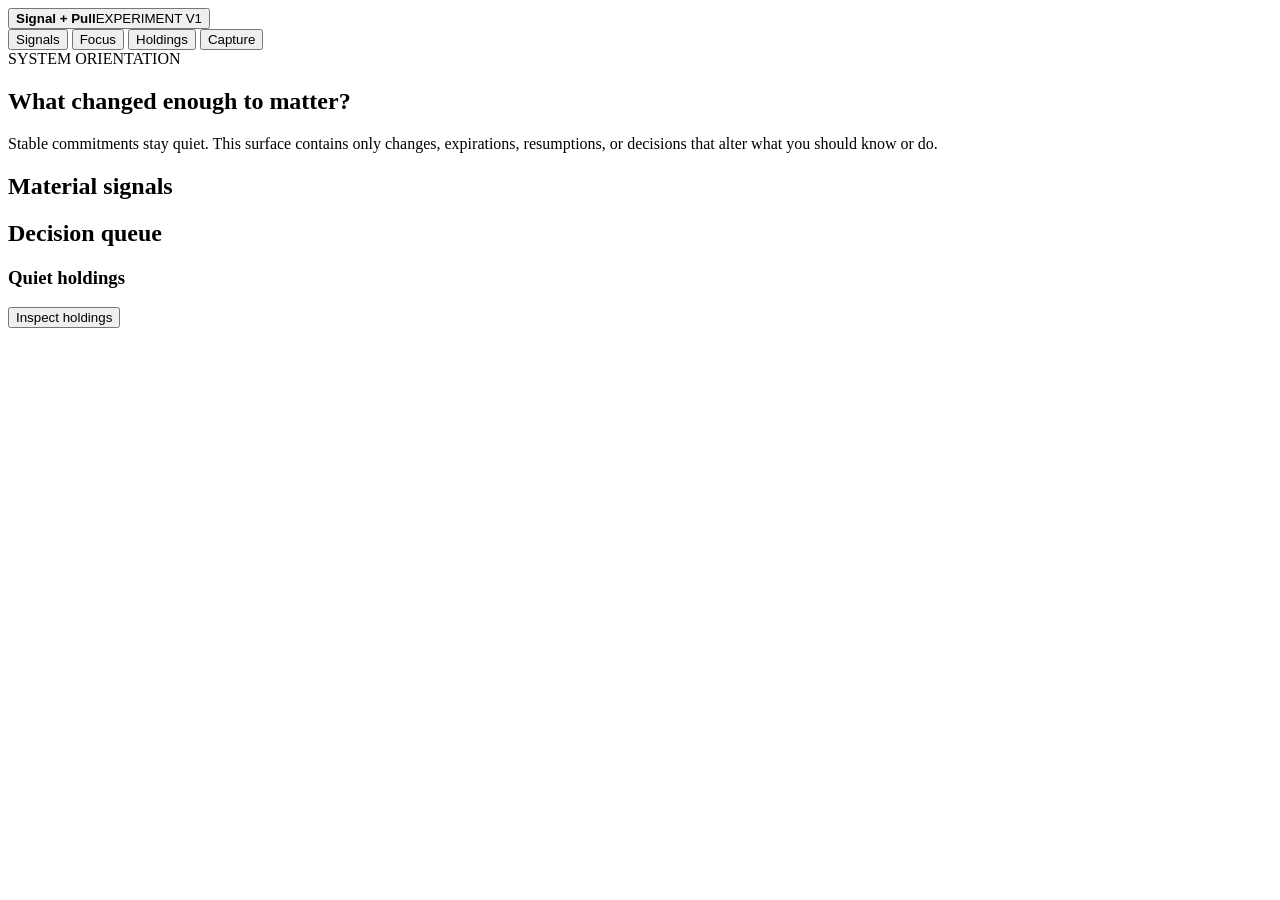
==== experiments/signal-pull-v1/index.html @ 3e73d463 "Add Signal + Pull prototype shell" ====
<!doctype html>
<html lang="en">
<head>
  <meta charset="utf-8">
  <meta name="viewport" content="width=device-width,initial-scale=1">
  <meta name="color-scheme" content="light">
  <title>Signal + Pull — V1</title>
  <link rel="stylesheet" href="style.css">
</head>
<body>
  <div class="app-shell">
    <header class="topbar">
      <button class="brand" type="button" data-view="signals" aria-label="Signal desk home">
        <strong>Signal + Pull</strong><span>EXPERIMENT V1</span>
      </button>
      <div id="systemSummary" class="system-summary" aria-live="polite"></div>
      <nav class="nav" aria-label="Primary">
        <button type="button" data-view="signals">Signals</button>
        <button type="button" data-view="focus">Focus</button>
        <button type="button" data-view="holdings">Holdings</button>
        <button class="capture-button" type="button" data-view="capture">Capture</button>
      </nav>
    </header>

    <main>
      <section id="signalsView" class="view" aria-labelledby="signalsTitle">
        <div class="view-head">
          <div><span class="kicker">SYSTEM ORIENTATION</span><h1 id="signalsTitle" tabindex="-1">What changed enough to matter?</h1></div>
          <p>Stable commitments stay quiet. This surface contains only changes, expirations, resumptions, or decisions that alter what you should know or do.</p>
        </div>
        <div class="desk-layout">
          <section aria-labelledby="materialSignalsHeading">
            <div class="section-head"><h2 id="materialSignalsHeading">Material signals</h2><span id="signalCount"></span></div>
            <div id="signalsList" class="signal-list"></div>
          </section>
          <aside class="decision-rail" aria-labelledby="decisionHeading">
            <div class="section-head"><h2 id="decisionHeading">Decision queue</h2><span id="decisionCount"></span></div>
            <div id="decisionList"></div>
            <section class="quiet-summary">
              <h3>Quiet holdings</h3>
              <p id="quietSummary"></p>
              <button type="button" data-view="holdings">Inspect holdings</button>
            </section>
          </aside>
        </div>
      </section>

      <section id="focusView" class="view" hidden aria-labelledby="focusTitle">
        <div id="focusContent"></div>
      </section>

      <section id="holdingsView" class="view" hidden aria-labelledby="holdingsTitle">
        <div class="view-head compact">
          <div><span class="kicker">AUDITABLE QUIET STATE</span><h1 id="holdingsTitle" tabindex="-1">Holdings</h1></div>
          <p>Everything remains inspectable. Quiet work must explain why it is quiet and how it will return.</p>
        </div>
        <label class="search-label" for="holdingsSearch">Search holdings</label>
        <input id="holdingsSearch" class="search" type="search" placeholder="Search title, scope, state, wake rule">
        <div id="holdingsWarning" class="system-warning" hidden></div>
        <div id="holdingsList" class="holdings-list"></div>
      </section>

      <section id="captureView" class="view" hidden aria-labelledby="captureTitle">
        <div class="view-head compact">
          <div><span class="kicker">LOW-FRICTION INTAKE</span><h1 id="captureTitle" tabindex="-1">Capture without committing</h1></div>
          <p>New obligations enter Inbox. They do not become active merely because they were captured.</p>
        </div>
        <form id="captureForm" class="capture-form">
          <label>What entered your world?<textarea id="captureTitleInput" rows="3" required></textarea></label>
          <label>Next action, if obvious<input id="captureNextInput" type="text"></label>
          <label>Scope / context, optional<input id="captureScopeInput" type="text"></label>
          <div class="form-actions"><button class="primary" type="submit">Capture to Inbox</button><button type="button" data-view="signals">Cancel</button></div>
        </form>
      </section>
    </main>

    <div id="toast" class="toast" role="status" aria-live="polite" hidden></div>
  </div>
  <script src="app.js"></script>
</body>
</html>
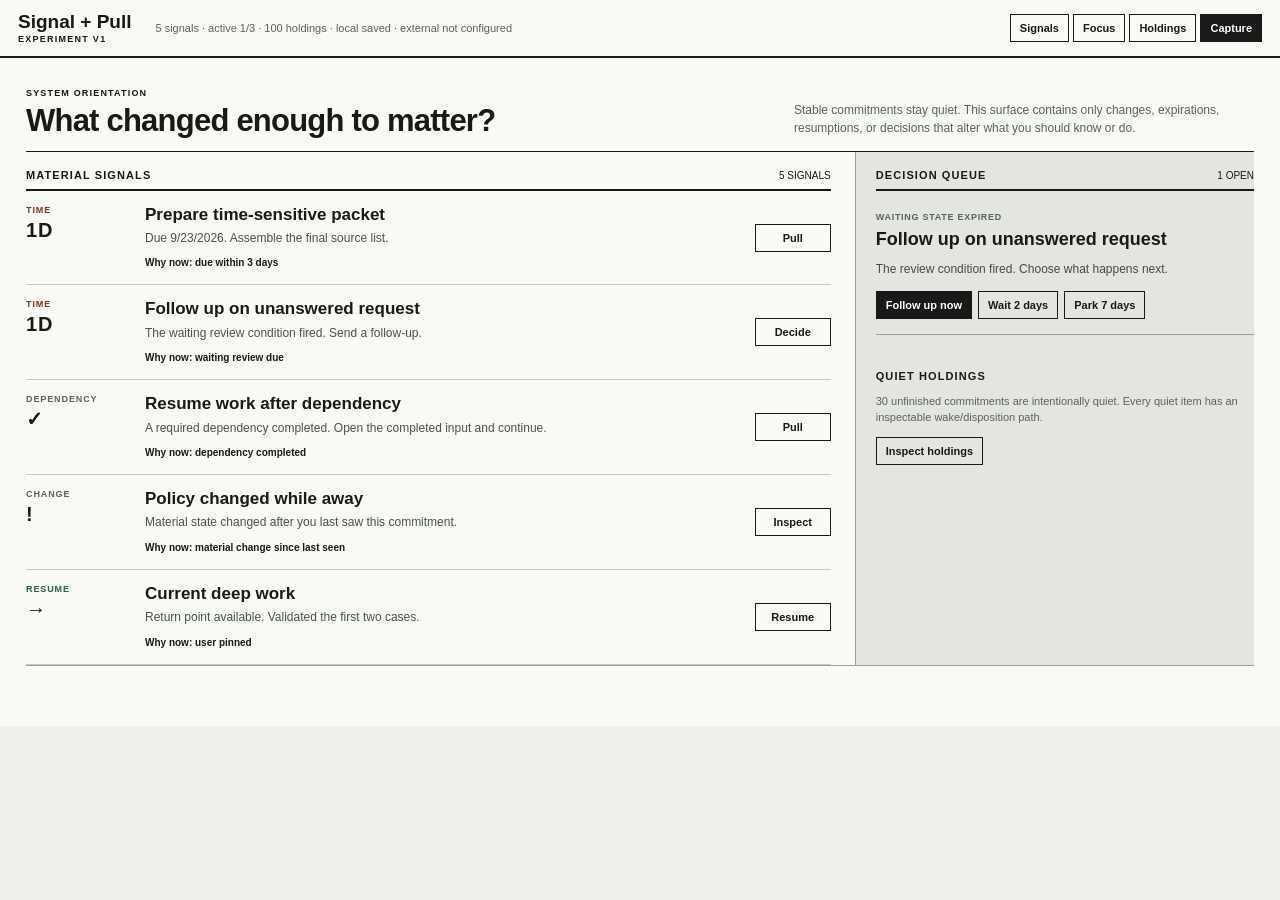
==== commit cc74dcd6: "Add recovery controls to Signal + Pull" ====
--- a/experiments/signal-pull-v1/index.html
+++ b/experiments/signal-pull-v1/index.html
@@ -21,6 +21,7 @@
         <button class="capture-button" type="button" data-view="capture">Capture</button>
       </nav>
     </header>
+    <div id="recoveryBanner" class="recovery-banner" hidden></div>
 
     <main>
       <section id="signalsView" class="view" aria-labelledby="signalsTitle">
@@ -55,6 +56,8 @@
           <p>Everything remains inspectable. Quiet work must explain why it is quiet and how it will return.</p>
         </div>
         <label class="search-label" for="holdingsSearch">Search holdings</label>
+        <div class="reliability-tools"><button type="button" data-export-backup>Export backup</button><button type="button" data-restore-backup>Restore backup</button><span id="backupStatus">External backup is manual in this prototype.</span></div>
+        <input id="restoreInput" type="file" accept="application/json,.json" hidden>
         <input id="holdingsSearch" class="search" type="search" placeholder="Search title, scope, state, wake rule">
         <div id="holdingsWarning" class="system-warning" hidden></div>
         <div id="holdingsList" class="holdings-list"></div>
@@ -76,6 +79,7 @@
 
     <div id="toast" class="toast" role="status" aria-live="polite" hidden></div>
   </div>
+  <script src="reliability-core.js"></script>
   <script src="app.js"></script>
 </body>
 </html>
--- a/experiments/signal-pull-v1/style.css
+++ b/experiments/signal-pull-v1/style.css
@@ -0,0 +1,3 @@
+:root{font-family:Arial,Helvetica,sans-serif;background:#edf0eb;color:#171a17;--ink:#171a17;--muted:#5b625a;--line:#9aa097;--soft:#e2e6df;--paper:#f8faf6;--accent:#8b3123;--ok:#2e6148}*{box-sizing:border-box}body{margin:0;background:var(--paper);color:var(--ink)}button,input,textarea{font:inherit;color:inherit}.topbar{position:sticky;top:0;z-index:10;display:grid;grid-template-columns:auto 1fr auto;gap:24px;align-items:center;padding:12px 18px;border-bottom:2px solid var(--ink);background:rgba(248,250,246,.97)}.brand{border:0;background:none;padding:0;text-align:left}.brand strong{display:block;font-size:19px;line-height:1}.brand span{display:block;margin-top:3px;font-size:9px;font-weight:800;letter-spacing:.14em}.system-summary{font-size:11px;color:var(--muted)}.nav{display:flex;gap:4px}.nav button,.quiet-summary button,.form-actions button,.focus-actions button,.signal-action,.decision-actions button,.holding-actions button{border:1px solid var(--ink);background:transparent;padding:7px 9px;font-size:11px;font-weight:800}.nav .capture-button,.primary,.focus-actions .primary,.decision-actions .primary{background:var(--ink)!important;color:white}.view{padding:24px 26px 60px}.view-head{display:flex;justify-content:space-between;gap:30px;align-items:end;padding-bottom:14px;border-bottom:1px solid var(--ink)}.view-head.compact{align-items:start}.view-head h1{margin:5px 0 0;font-size:31px;line-height:1.02;letter-spacing:-.025em}.view-head p{max-width:460px;margin:0;font-size:12px;line-height:1.5;color:var(--muted)}.kicker{font-size:9px;font-weight:800;letter-spacing:.13em}.desk-layout{display:grid;grid-template-columns:minmax(0,1.5fr) minmax(310px,.72fr);border-bottom:1px solid var(--line)}.desk-layout>section{padding-right:24px;border-right:1px solid var(--line)}.decision-rail{padding-left:20px;background:var(--soft)}.section-head{display:flex;justify-content:space-between;align-items:baseline;padding:17px 0 8px;border-bottom:2px solid var(--ink)}.section-head h2{margin:0;font-size:11px;letter-spacing:.1em;text-transform:uppercase}.section-head span{font-size:10px}.signal-row{display:grid;grid-template-columns:105px 1fr 76px;gap:14px;align-items:start;padding:14px 0;border-bottom:1px solid #c5cac2}.signal-type{font-size:9px;font-weight:800;letter-spacing:.1em;text-transform:uppercase;color:var(--muted)}.signal-type strong{display:block;margin-top:5px;font-size:20px;line-height:1;color:var(--ink)}.signal-row.attention .signal-type{color:var(--accent)}.signal-row.resume .signal-type{color:var(--ok)}.signal-copy h3{margin:0;font-size:17px;line-height:1.2}.signal-copy p{margin:5px 0;font-size:12px;line-height:1.45;color:#4c524b}.signal-copy small{font-size:10px;font-weight:700}.signal-action{align-self:center}.empty-state{padding:42px 0;font-size:13px;line-height:1.5;color:var(--muted)}.decision{padding:15px 0;border-bottom:1px solid var(--line)}.decision small{font-size:9px;font-weight:800;letter-spacing:.08em;text-transform:uppercase;color:var(--muted)}.decision h3{margin:5px 0;font-size:18px;line-height:1.15}.decision p{font-size:12px;line-height:1.45;color:#444a44}.decision-actions,.holding-actions{display:flex;gap:6px;flex-wrap:wrap}.quiet-summary{padding:24px 0}.quiet-summary h3{font-size:11px;letter-spacing:.1em;text-transform:uppercase}.quiet-summary p{font-size:11px;line-height:1.5;color:var(--muted)}.focus-shell{max-width:1000px;margin:0 auto}.focus-status{display:flex;justify-content:space-between;gap:20px;border-bottom:2px solid var(--ink);padding-bottom:10px}.focus-status span{font-size:10px;font-weight:800;letter-spacing:.1em}.focus-title{font-size:40px;line-height:1.02;margin:28px 0 14px;letter-spacing:-.035em}.focus-reason{font-size:11px;font-weight:800;color:var(--accent)}.return-point{margin:28px 0;border-left:5px solid var(--ink);padding:4px 0 4px 18px;max-width:760px}.return-point label{display:block;font-size:10px;font-weight:800;letter-spacing:.1em;text-transform:uppercase;margin-bottom:5px}.return-point textarea,.return-point input{display:block;width:100%;border:0;border-bottom:1px solid var(--line);background:transparent;padding:7px 0;margin-bottom:12px;font-size:14px}.return-point textarea{resize:vertical}.focus-next{font-size:23px;line-height:1.3;font-weight:800;margin:25px 0}.focus-actions{display:flex;gap:8px;flex-wrap:wrap;margin:20px 0 26px}.focus-meta{display:grid;grid-template-columns:repeat(3,1fr);border-top:1px solid var(--ink);border-bottom:1px solid var(--ink)}.focus-meta div{padding:12px;border-right:1px solid var(--line)}.focus-meta div:last-child{border-right:0}.focus-meta span{display:block;font-size:9px;font-weight:800;letter-spacing:.08em;text-transform:uppercase}.focus-meta p{font-size:12px;margin:5px 0;color:var(--muted)}details{margin-top:24px;border-top:1px solid var(--line);padding-top:12px}details summary{font-size:11px;font-weight:800;cursor:pointer}.search-label{display:block;margin-top:20px;font-size:10px;font-weight:800;letter-spacing:.08em;text-transform:uppercase}.search{width:100%;max-width:680px;margin:7px 0 16px;border:1px solid var(--ink);background:white;padding:10px 12px}.system-warning{border:2px solid var(--accent);padding:10px 12px;margin:0 0 15px;font-size:12px;font-weight:700}.holding-row{display:grid;grid-template-columns:minmax(240px,1.4fr) 120px minmax(220px,1fr) auto;gap:12px;align-items:start;padding:12px 0;border-bottom:1px solid #c7cbc5}.holding-row strong{font-size:14px}.holding-row small{display:block;margin-top:4px;color:var(--muted)}.state-label{font-size:9px;font-weight:800;letter-spacing:.08em}.wake-rule{font-size:11px;line-height:1.4;color:#4d534d}.capture-form{max-width:760px;margin:25px auto}.capture-form label{display:block;margin:0 0 18px;font-size:11px;font-weight:800;letter-spacing:.05em}.capture-form input,.capture-form textarea{display:block;width:100%;margin-top:7px;border:1px solid var(--ink);background:white;padding:10px;font-size:14px;font-weight:400;letter-spacing:0}.form-actions{display:flex;gap:8px}.toast{position:fixed;right:18px;bottom:18px;background:var(--ink);color:white;padding:10px 12px;font-size:12px;max-width:320px}@media(max-width:820px){.topbar{grid-template-columns:1fr auto;gap:8px;padding:10px 12px}.system-summary{grid-column:1/-1;order:3;border-top:1px solid var(--line);padding-top:7px}.nav{gap:2px}.nav button{padding:6px;font-size:10px}.view{padding:18px 14px 50px}.view-head{display:block}.view-head h1{font-size:27px}.view-head p{margin-top:10px}.desk-layout{display:block}.desk-layout>section{padding-right:0;border-right:0}.decision-rail{padding:0 12px 18px;margin:0 -14px}.signal-row{grid-template-columns:72px 1fr;padding:12px 0}.signal-action{grid-column:2;width:max-content}.signal-row:nth-child(n+6){display:none}.focus-title{font-size:30px}.focus-status{display:block}.focus-status span{display:block;margin-bottom:4px}.focus-meta{display:block}.focus-meta div{border-right:0;border-bottom:1px solid var(--line)}.holding-row{grid-template-columns:1fr 80px}.wake-rule,.holding-actions{grid-column:1/-1}.holding-actions{margin-top:3px}.capture-form{margin-top:18px}}
+
+.view h1[tabindex="-1"]:focus{outline:none}
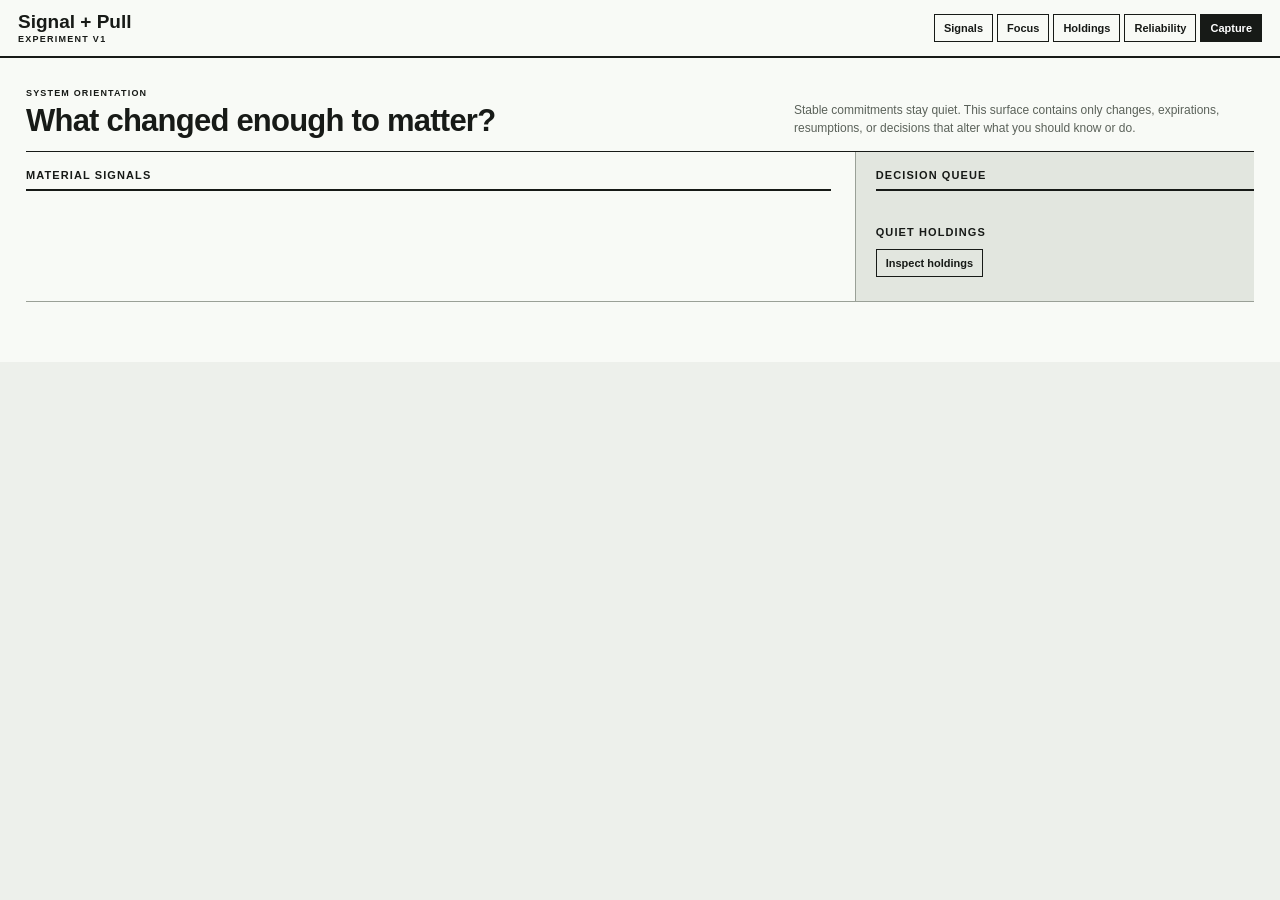
==== commit 125af151: "Add reliability and recovery surfaces" ====
--- a/experiments/signal-pull-v1/index.html
+++ b/experiments/signal-pull-v1/index.html
@@ -18,10 +18,10 @@
         <button type="button" data-view="signals">Signals</button>
         <button type="button" data-view="focus">Focus</button>
         <button type="button" data-view="holdings">Holdings</button>
+        <button type="button" data-view="reliability">Reliability</button>
         <button class="capture-button" type="button" data-view="capture">Capture</button>
       </nav>
     </header>
-    <div id="recoveryBanner" class="recovery-banner" hidden></div>
 
     <main>
       <section id="signalsView" class="view" aria-labelledby="signalsTitle">
@@ -56,11 +56,32 @@
           <p>Everything remains inspectable. Quiet work must explain why it is quiet and how it will return.</p>
         </div>
         <label class="search-label" for="holdingsSearch">Search holdings</label>
-        <div class="reliability-tools"><button type="button" data-export-backup>Export backup</button><button type="button" data-restore-backup>Restore backup</button><span id="backupStatus">External backup is manual in this prototype.</span></div>
-        <input id="restoreInput" type="file" accept="application/json,.json" hidden>
         <input id="holdingsSearch" class="search" type="search" placeholder="Search title, scope, state, wake rule">
         <div id="holdingsWarning" class="system-warning" hidden></div>
         <div id="holdingsList" class="holdings-list"></div>
+      </section>
+
+      <section id="reliabilityView" class="view" hidden aria-labelledby="reliabilityTitle">
+        <div class="view-head compact">
+          <div><span class="kicker">TRUST / RECOVERY</span><h1 id="reliabilityTitle" tabindex="-1">Reliability</h1></div>
+          <p>Local save, external backup, quiet-work integrity, export/import, and corruption recovery are separate states. This experiment does not imply cloud recovery when none exists.</p>
+        </div>
+        <div id="reliabilityContent" class="reliability-content"></div>
+        <input id="snapshotImport" type="file" accept="application/json,.json" hidden>
+      </section>
+
+      <section id="recoveryView" class="view" hidden aria-labelledby="recoveryTitle">
+        <div class="recovery-shell">
+          <span class="kicker">LOCAL DATA NEEDS RECOVERY</span>
+          <h1 id="recoveryTitle" tabindex="-1">Signal + Pull will not overwrite unreadable local state.</h1>
+          <p>The raw browser record is still present. Download it before resetting, or import a known-good Signal + Pull snapshot.</p>
+          <div id="recoveryError" class="system-warning"></div>
+          <div class="focus-actions">
+            <button class="primary" type="button" data-recovery-download>Download raw backup</button>
+            <button type="button" data-import-snapshot>Import known-good snapshot</button>
+            <button type="button" data-reset-fixture>Reset synthetic fixture</button>
+          </div>
+        </div>
       </section>
 
       <section id="captureView" class="view" hidden aria-labelledby="captureTitle">
@@ -79,7 +100,7 @@
 
     <div id="toast" class="toast" role="status" aria-live="polite" hidden></div>
   </div>
-  <script src="reliability-core.js"></script>
+  <script src="state-io.js"></script>
   <script src="app.js"></script>
 </body>
 </html>
--- a/experiments/signal-pull-v1/style.css
+++ b/experiments/signal-pull-v1/style.css
@@ -1,3 +1,5 @@
 :root{font-family:Arial,Helvetica,sans-serif;background:#edf0eb;color:#171a17;--ink:#171a17;--muted:#5b625a;--line:#9aa097;--soft:#e2e6df;--paper:#f8faf6;--accent:#8b3123;--ok:#2e6148}*{box-sizing:border-box}body{margin:0;background:var(--paper);color:var(--ink)}button,input,textarea{font:inherit;color:inherit}.topbar{position:sticky;top:0;z-index:10;display:grid;grid-template-columns:auto 1fr auto;gap:24px;align-items:center;padding:12px 18px;border-bottom:2px solid var(--ink);background:rgba(248,250,246,.97)}.brand{border:0;background:none;padding:0;text-align:left}.brand strong{display:block;font-size:19px;line-height:1}.brand span{display:block;margin-top:3px;font-size:9px;font-weight:800;letter-spacing:.14em}.system-summary{font-size:11px;color:var(--muted)}.nav{display:flex;gap:4px}.nav button,.quiet-summary button,.form-actions button,.focus-actions button,.signal-action,.decision-actions button,.holding-actions button{border:1px solid var(--ink);background:transparent;padding:7px 9px;font-size:11px;font-weight:800}.nav .capture-button,.primary,.focus-actions .primary,.decision-actions .primary{background:var(--ink)!important;color:white}.view{padding:24px 26px 60px}.view-head{display:flex;justify-content:space-between;gap:30px;align-items:end;padding-bottom:14px;border-bottom:1px solid var(--ink)}.view-head.compact{align-items:start}.view-head h1{margin:5px 0 0;font-size:31px;line-height:1.02;letter-spacing:-.025em}.view-head p{max-width:460px;margin:0;font-size:12px;line-height:1.5;color:var(--muted)}.kicker{font-size:9px;font-weight:800;letter-spacing:.13em}.desk-layout{display:grid;grid-template-columns:minmax(0,1.5fr) minmax(310px,.72fr);border-bottom:1px solid var(--line)}.desk-layout>section{padding-right:24px;border-right:1px solid var(--line)}.decision-rail{padding-left:20px;background:var(--soft)}.section-head{display:flex;justify-content:space-between;align-items:baseline;padding:17px 0 8px;border-bottom:2px solid var(--ink)}.section-head h2{margin:0;font-size:11px;letter-spacing:.1em;text-transform:uppercase}.section-head span{font-size:10px}.signal-row{display:grid;grid-template-columns:105px 1fr 76px;gap:14px;align-items:start;padding:14px 0;border-bottom:1px solid #c5cac2}.signal-type{font-size:9px;font-weight:800;letter-spacing:.1em;text-transform:uppercase;color:var(--muted)}.signal-type strong{display:block;margin-top:5px;font-size:20px;line-height:1;color:var(--ink)}.signal-row.attention .signal-type{color:var(--accent)}.signal-row.resume .signal-type{color:var(--ok)}.signal-copy h3{margin:0;font-size:17px;line-height:1.2}.signal-copy p{margin:5px 0;font-size:12px;line-height:1.45;color:#4c524b}.signal-copy small{font-size:10px;font-weight:700}.signal-action{align-self:center}.empty-state{padding:42px 0;font-size:13px;line-height:1.5;color:var(--muted)}.decision{padding:15px 0;border-bottom:1px solid var(--line)}.decision small{font-size:9px;font-weight:800;letter-spacing:.08em;text-transform:uppercase;color:var(--muted)}.decision h3{margin:5px 0;font-size:18px;line-height:1.15}.decision p{font-size:12px;line-height:1.45;color:#444a44}.decision-actions,.holding-actions{display:flex;gap:6px;flex-wrap:wrap}.quiet-summary{padding:24px 0}.quiet-summary h3{font-size:11px;letter-spacing:.1em;text-transform:uppercase}.quiet-summary p{font-size:11px;line-height:1.5;color:var(--muted)}.focus-shell{max-width:1000px;margin:0 auto}.focus-status{display:flex;justify-content:space-between;gap:20px;border-bottom:2px solid var(--ink);padding-bottom:10px}.focus-status span{font-size:10px;font-weight:800;letter-spacing:.1em}.focus-title{font-size:40px;line-height:1.02;margin:28px 0 14px;letter-spacing:-.035em}.focus-reason{font-size:11px;font-weight:800;color:var(--accent)}.return-point{margin:28px 0;border-left:5px solid var(--ink);padding:4px 0 4px 18px;max-width:760px}.return-point label{display:block;font-size:10px;font-weight:800;letter-spacing:.1em;text-transform:uppercase;margin-bottom:5px}.return-point textarea,.return-point input{display:block;width:100%;border:0;border-bottom:1px solid var(--line);background:transparent;padding:7px 0;margin-bottom:12px;font-size:14px}.return-point textarea{resize:vertical}.focus-next{font-size:23px;line-height:1.3;font-weight:800;margin:25px 0}.focus-actions{display:flex;gap:8px;flex-wrap:wrap;margin:20px 0 26px}.focus-meta{display:grid;grid-template-columns:repeat(3,1fr);border-top:1px solid var(--ink);border-bottom:1px solid var(--ink)}.focus-meta div{padding:12px;border-right:1px solid var(--line)}.focus-meta div:last-child{border-right:0}.focus-meta span{display:block;font-size:9px;font-weight:800;letter-spacing:.08em;text-transform:uppercase}.focus-meta p{font-size:12px;margin:5px 0;color:var(--muted)}details{margin-top:24px;border-top:1px solid var(--line);padding-top:12px}details summary{font-size:11px;font-weight:800;cursor:pointer}.search-label{display:block;margin-top:20px;font-size:10px;font-weight:800;letter-spacing:.08em;text-transform:uppercase}.search{width:100%;max-width:680px;margin:7px 0 16px;border:1px solid var(--ink);background:white;padding:10px 12px}.system-warning{border:2px solid var(--accent);padding:10px 12px;margin:0 0 15px;font-size:12px;font-weight:700}.holding-row{display:grid;grid-template-columns:minmax(240px,1.4fr) 120px minmax(220px,1fr) auto;gap:12px;align-items:start;padding:12px 0;border-bottom:1px solid #c7cbc5}.holding-row strong{font-size:14px}.holding-row small{display:block;margin-top:4px;color:var(--muted)}.state-label{font-size:9px;font-weight:800;letter-spacing:.08em}.wake-rule{font-size:11px;line-height:1.4;color:#4d534d}.capture-form{max-width:760px;margin:25px auto}.capture-form label{display:block;margin:0 0 18px;font-size:11px;font-weight:800;letter-spacing:.05em}.capture-form input,.capture-form textarea{display:block;width:100%;margin-top:7px;border:1px solid var(--ink);background:white;padding:10px;font-size:14px;font-weight:400;letter-spacing:0}.form-actions{display:flex;gap:8px}.toast{position:fixed;right:18px;bottom:18px;background:var(--ink);color:white;padding:10px 12px;font-size:12px;max-width:320px}@media(max-width:820px){.topbar{grid-template-columns:1fr auto;gap:8px;padding:10px 12px}.system-summary{grid-column:1/-1;order:3;border-top:1px solid var(--line);padding-top:7px}.nav{gap:2px}.nav button{padding:6px;font-size:10px}.view{padding:18px 14px 50px}.view-head{display:block}.view-head h1{font-size:27px}.view-head p{margin-top:10px}.desk-layout{display:block}.desk-layout>section{padding-right:0;border-right:0}.decision-rail{padding:0 12px 18px;margin:0 -14px}.signal-row{grid-template-columns:72px 1fr;padding:12px 0}.signal-action{grid-column:2;width:max-content}.signal-row:nth-child(n+6){display:none}.focus-title{font-size:30px}.focus-status{display:block}.focus-status span{display:block;margin-bottom:4px}.focus-meta{display:block}.focus-meta div{border-right:0;border-bottom:1px solid var(--line)}.holding-row{grid-template-columns:1fr 80px}.wake-rule,.holding-actions{grid-column:1/-1}.holding-actions{margin-top:3px}.capture-form{margin-top:18px}}
 
 .view h1[tabindex="-1"]:focus{outline:none}
+
+.recovery-banner{border-bottom:2px solid var(--accent);background:#f7ded7;padding:12px 18px;font-size:12px;line-height:1.45}.recovery-banner strong{display:block;margin-bottom:5px}.recovery-actions,.reliability-tools{display:flex;gap:7px;align-items:center;flex-wrap:wrap}.recovery-actions{margin-top:8px}.recovery-actions button,.reliability-tools button{border:1px solid var(--ink);background:transparent;padding:7px 9px;font-size:11px;font-weight:800}.recovery-actions .primary{background:var(--ink);color:white}.reliability-tools{margin-top:15px}.reliability-tools span{font-size:10px;color:var(--muted)}.system-signal{border:2px solid var(--accent);padding:12px;margin:12px 0}.system-signal strong{display:block;font-size:13px}.system-signal p{font-size:11px;line-height:1.45;margin:5px 0}.system-signal button{border:1px solid var(--ink);background:transparent;padding:6px 8px;font-size:10px;font-weight:800}@media(max-width:820px){.recovery-banner{padding:10px 12px}.reliability-tools{align-items:flex-start}}
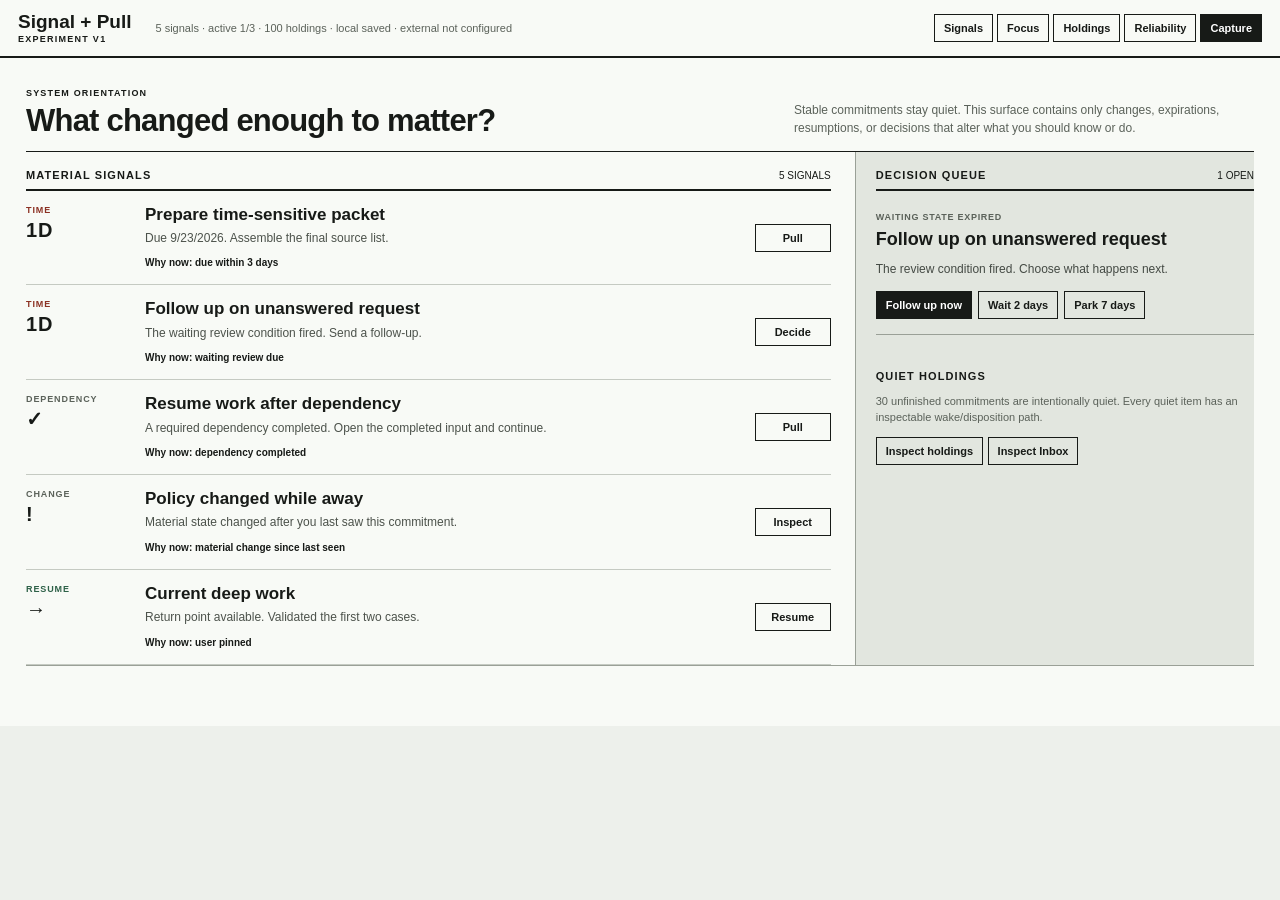
==== commit 04c1e787: "Separate current focus and inbox from signal desk" ====
--- a/experiments/signal-pull-v1/index.html
+++ b/experiments/signal-pull-v1/index.html
@@ -29,6 +29,7 @@
           <div><span class="kicker">SYSTEM ORIENTATION</span><h1 id="signalsTitle" tabindex="-1">What changed enough to matter?</h1></div>
           <p>Stable commitments stay quiet. This surface contains only changes, expirations, resumptions, or decisions that alter what you should know or do.</p>
         </div>
+        <section id="currentFocusStrip" class="focus-strip" hidden aria-label="Current focus"></section>
         <div class="desk-layout">
           <section aria-labelledby="materialSignalsHeading">
             <div class="section-head"><h2 id="materialSignalsHeading">Material signals</h2><span id="signalCount"></span></div>
@@ -40,7 +41,11 @@
             <section class="quiet-summary">
               <h3>Quiet holdings</h3>
               <p id="quietSummary"></p>
-              <button type="button" data-view="holdings">Inspect holdings</button>
+              <p id="inboxSummary"></p>
+              <div class="quiet-actions">
+                <button type="button" data-view="holdings">Inspect holdings</button>
+                <button type="button" data-inbox-view>Inspect Inbox</button>
+              </div>
             </section>
           </aside>
         </div>
@@ -101,6 +106,7 @@
     <div id="toast" class="toast" role="status" aria-live="polite" hidden></div>
   </div>
   <script src="state-io.js"></script>
+  <script src="signal-policy.js"></script>
   <script src="app.js"></script>
 </body>
 </html>
--- a/experiments/signal-pull-v1/style.css
+++ b/experiments/signal-pull-v1/style.css
@@ -2,4 +2,5 @@
 
 .view h1[tabindex="-1"]:focus{outline:none}
 
-.recovery-banner{border-bottom:2px solid var(--accent);background:#f7ded7;padding:12px 18px;font-size:12px;line-height:1.45}.recovery-banner strong{display:block;margin-bottom:5px}.recovery-actions,.reliability-tools{display:flex;gap:7px;align-items:center;flex-wrap:wrap}.recovery-actions{margin-top:8px}.recovery-actions button,.reliability-tools button{border:1px solid var(--ink);background:transparent;padding:7px 9px;font-size:11px;font-weight:800}.recovery-actions .primary{background:var(--ink);color:white}.reliability-tools{margin-top:15px}.reliability-tools span{font-size:10px;color:var(--muted)}.system-signal{border:2px solid var(--accent);padding:12px;margin:12px 0}.system-signal strong{display:block;font-size:13px}.system-signal p{font-size:11px;line-height:1.45;margin:5px 0}.system-signal button{border:1px solid var(--ink);background:transparent;padding:6px 8px;font-size:10px;font-weight:800}@media(max-width:820px){.recovery-banner{padding:10px 12px}.reliability-tools{align-items:flex-start}}
+.reliability-content{max-width:980px;margin:22px auto}.reliability-grid{display:grid;grid-template-columns:repeat(2,minmax(0,1fr));border-top:2px solid var(--ink);border-bottom:1px solid var(--ink)}.reliability-item{padding:15px;border-right:1px solid var(--line);border-bottom:1px solid var(--line)}.reliability-item:nth-child(2n){border-right:0}.reliability-item h2{margin:0 0 5px;font-size:11px;text-transform:uppercase;letter-spacing:.09em}.reliability-item strong{font-size:18px}.reliability-item p{font-size:11px;line-height:1.45;color:var(--muted);margin:6px 0 0}.reliability-actions{display:flex;gap:8px;flex-wrap:wrap;margin:20px 0}.reliability-actions button{border:1px solid var(--ink);background:transparent;padding:8px 10px;font-size:11px;font-weight:800}.reliability-actions .primary{background:var(--ink);color:white}.reliability-note{border-top:1px solid var(--line);padding-top:14px;font-size:12px;line-height:1.5;color:var(--muted)}.recovery-shell{max-width:760px;margin:50px auto}.recovery-shell h1{font-size:34px;line-height:1.05;margin:8px 0 14px}.recovery-shell p{font-size:13px;line-height:1.5;color:var(--muted)}.nav button:disabled{opacity:.45;cursor:not-allowed}
+@media(max-width:820px){.reliability-grid{display:block}.reliability-item{border-right:0}.recovery-shell{margin-top:22px}.recovery-shell h1{font-size:28px}}
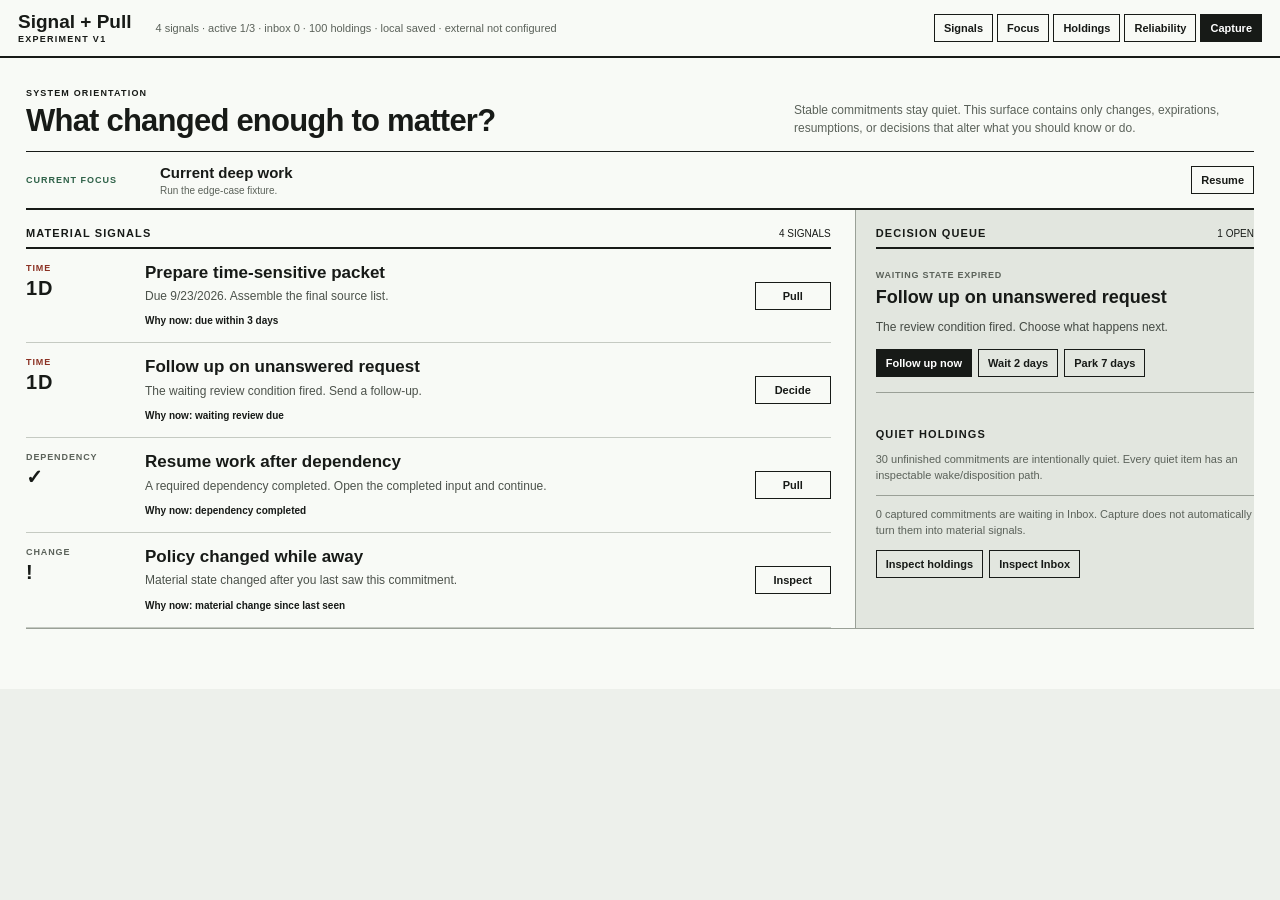
==== commit 047dc755: "Add Ledger import preview hooks to Signal + Pull" ====
--- a/experiments/signal-pull-v1/index.html
+++ b/experiments/signal-pull-v1/index.html
@@ -72,7 +72,9 @@
           <p>Local save, external backup, quiet-work integrity, export/import, and corruption recovery are separate states. This experiment does not imply cloud recovery when none exists.</p>
         </div>
         <div id="reliabilityContent" class="reliability-content"></div>
+        <div id="ledgerImportPreview" class="import-preview" hidden></div>
         <input id="snapshotImport" type="file" accept="application/json,.json" hidden>
+        <input id="ledgerImport" type="file" accept="application/json,.json" hidden>
       </section>
 
       <section id="recoveryView" class="view" hidden aria-labelledby="recoveryTitle">
@@ -107,6 +109,7 @@
   </div>
   <script src="state-io.js"></script>
   <script src="signal-policy.js"></script>
+  <script src="../ledger-import-v1/ledger-import.js"></script>
   <script src="app.js"></script>
 </body>
 </html>
--- a/experiments/signal-pull-v1/style.css
+++ b/experiments/signal-pull-v1/style.css
@@ -4,3 +4,6 @@
 
 .reliability-content{max-width:980px;margin:22px auto}.reliability-grid{display:grid;grid-template-columns:repeat(2,minmax(0,1fr));border-top:2px solid var(--ink);border-bottom:1px solid var(--ink)}.reliability-item{padding:15px;border-right:1px solid var(--line);border-bottom:1px solid var(--line)}.reliability-item:nth-child(2n){border-right:0}.reliability-item h2{margin:0 0 5px;font-size:11px;text-transform:uppercase;letter-spacing:.09em}.reliability-item strong{font-size:18px}.reliability-item p{font-size:11px;line-height:1.45;color:var(--muted);margin:6px 0 0}.reliability-actions{display:flex;gap:8px;flex-wrap:wrap;margin:20px 0}.reliability-actions button{border:1px solid var(--ink);background:transparent;padding:8px 10px;font-size:11px;font-weight:800}.reliability-actions .primary{background:var(--ink);color:white}.reliability-note{border-top:1px solid var(--line);padding-top:14px;font-size:12px;line-height:1.5;color:var(--muted)}.recovery-shell{max-width:760px;margin:50px auto}.recovery-shell h1{font-size:34px;line-height:1.05;margin:8px 0 14px}.recovery-shell p{font-size:13px;line-height:1.5;color:var(--muted)}.nav button:disabled{opacity:.45;cursor:not-allowed}
 @media(max-width:820px){.reliability-grid{display:block}.reliability-item{border-right:0}.recovery-shell{margin-top:22px}.recovery-shell h1{font-size:28px}}
+
+.focus-strip{display:grid;grid-template-columns:120px minmax(0,1fr) auto;gap:14px;align-items:center;padding:12px 0;border-bottom:2px solid var(--ink)}.focus-strip .focus-strip-label{font-size:9px;font-weight:800;letter-spacing:.11em;text-transform:uppercase;color:var(--ok)}.focus-strip strong{font-size:15px}.focus-strip small{display:block;margin-top:3px;color:var(--muted);font-size:10px}.focus-strip button,.quiet-actions button{border:1px solid var(--ink);background:transparent;padding:7px 9px;font-size:11px;font-weight:800}.quiet-actions{display:flex;gap:6px;flex-wrap:wrap}.quiet-summary #inboxSummary{border-top:1px solid var(--line);padding-top:10px}
+@media(max-width:820px){.focus-strip{grid-template-columns:1fr auto}.focus-strip .focus-strip-label{grid-column:1/-1}.focus-strip strong{font-size:14px}}
